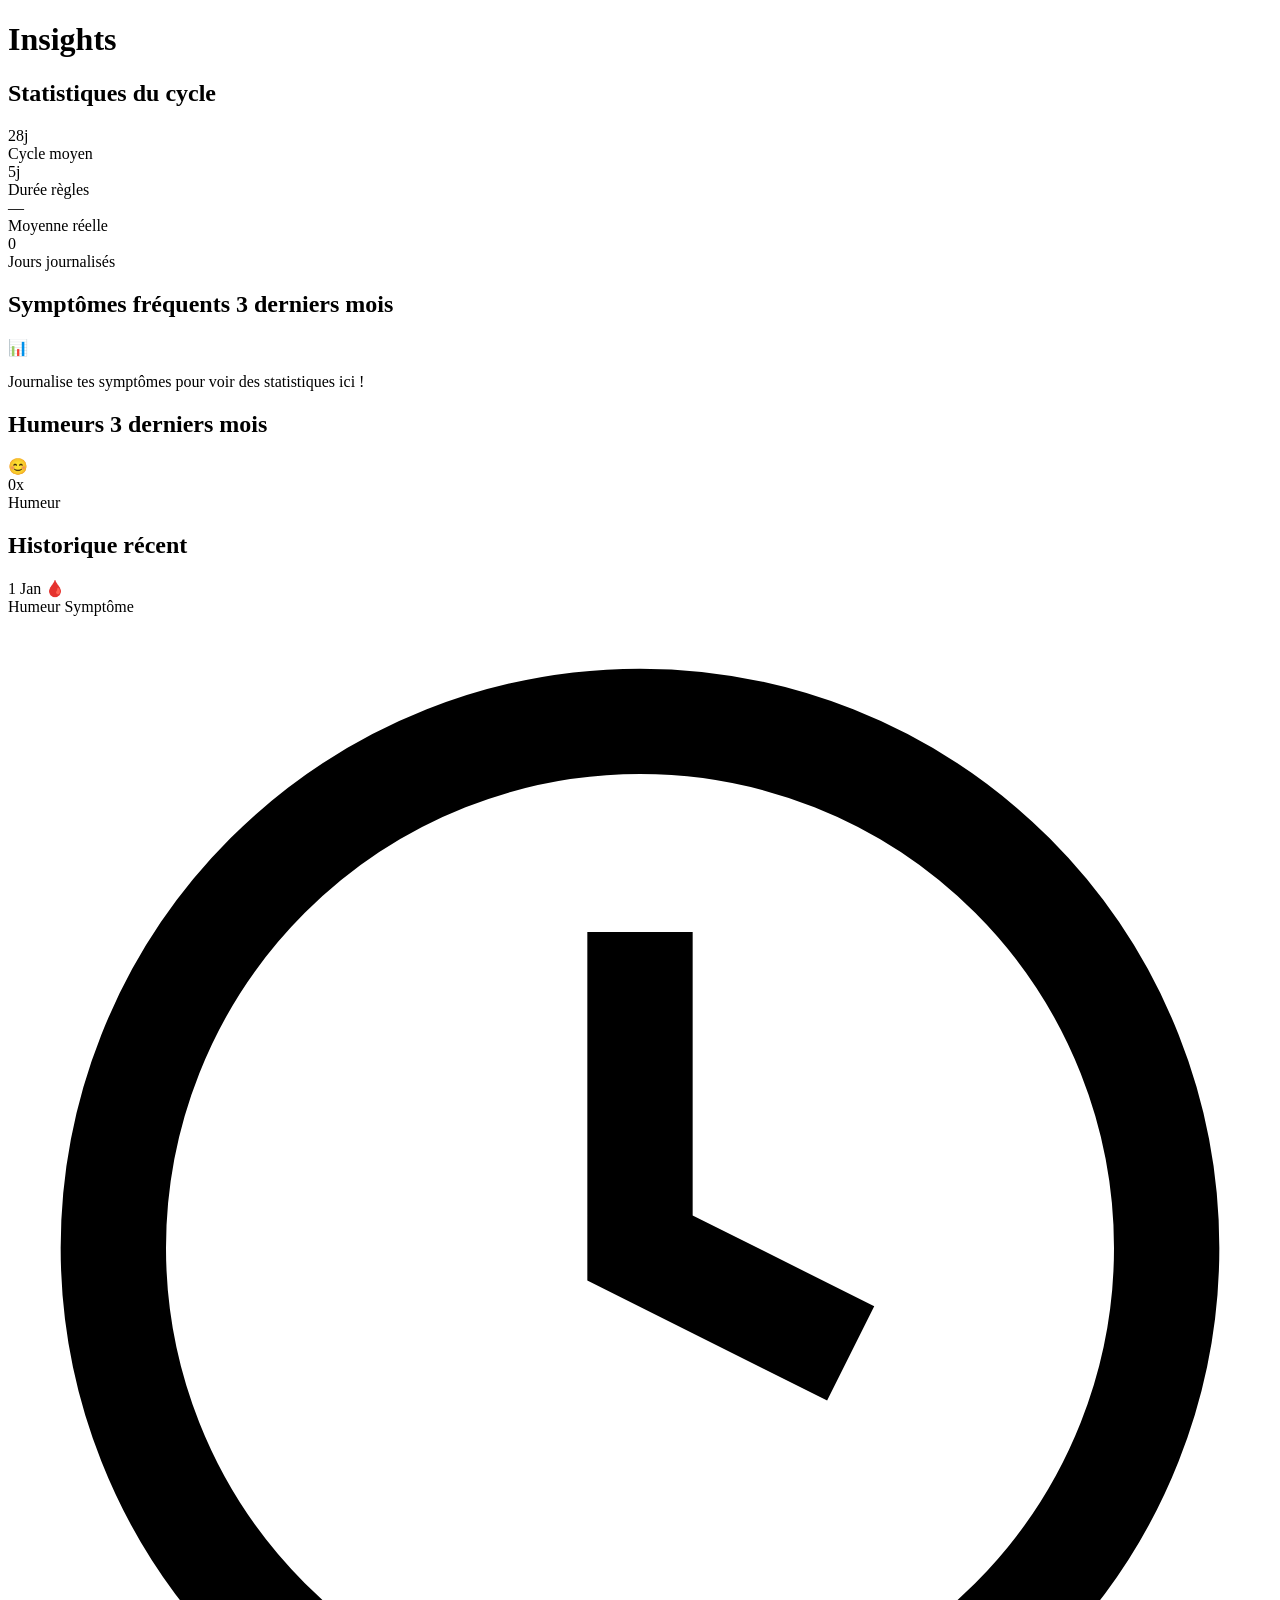
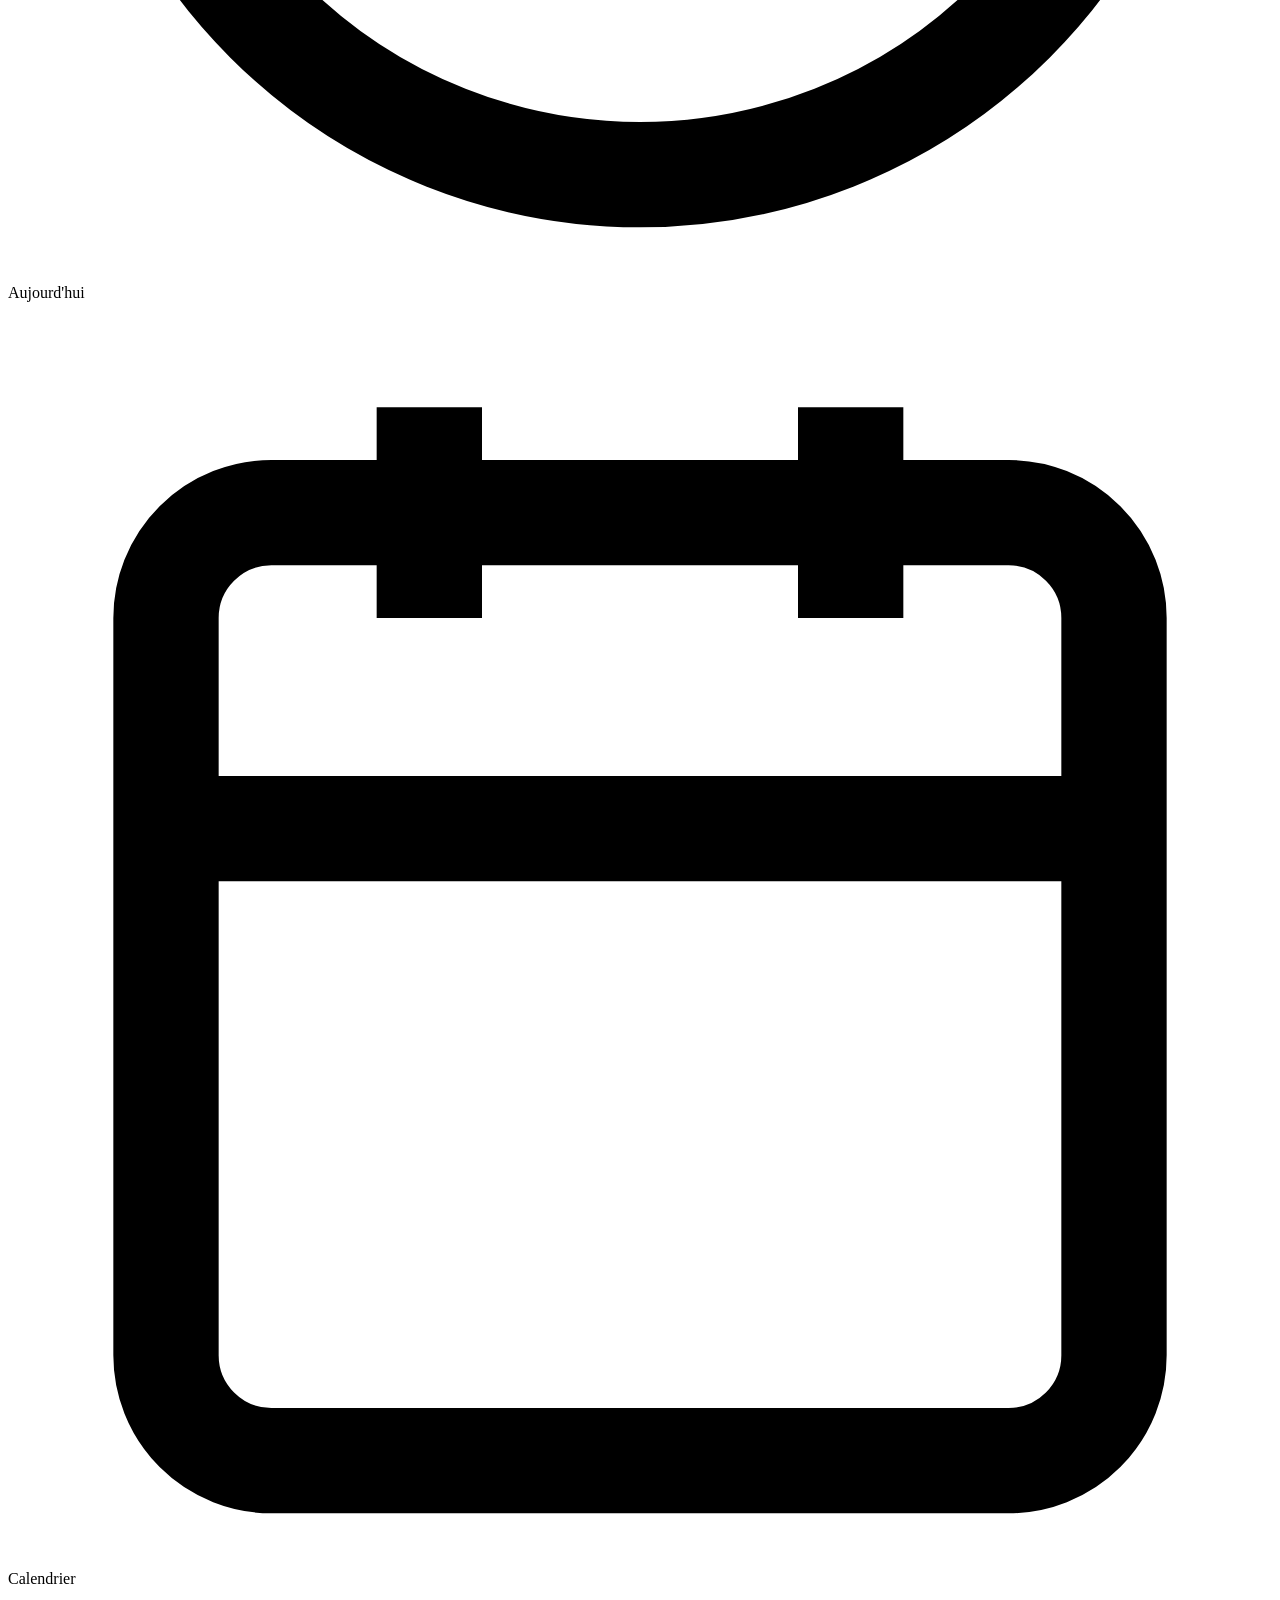
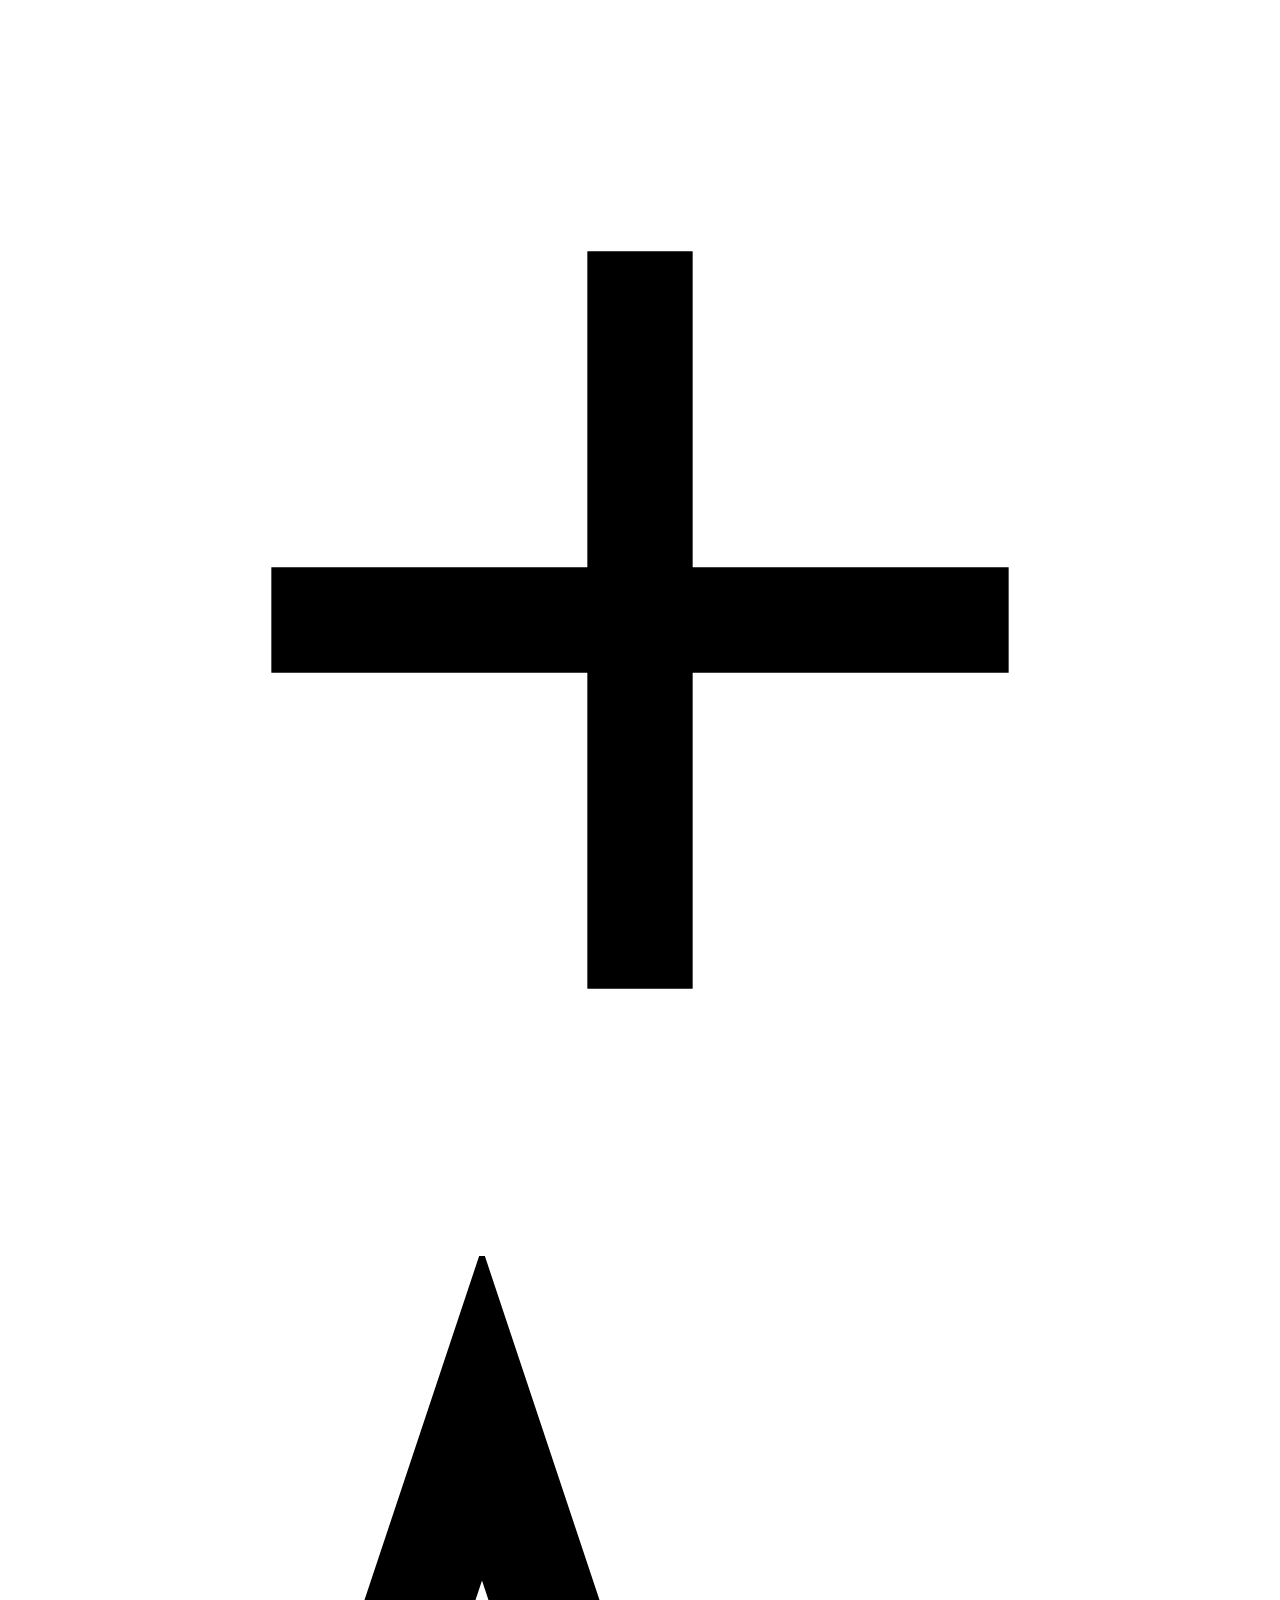
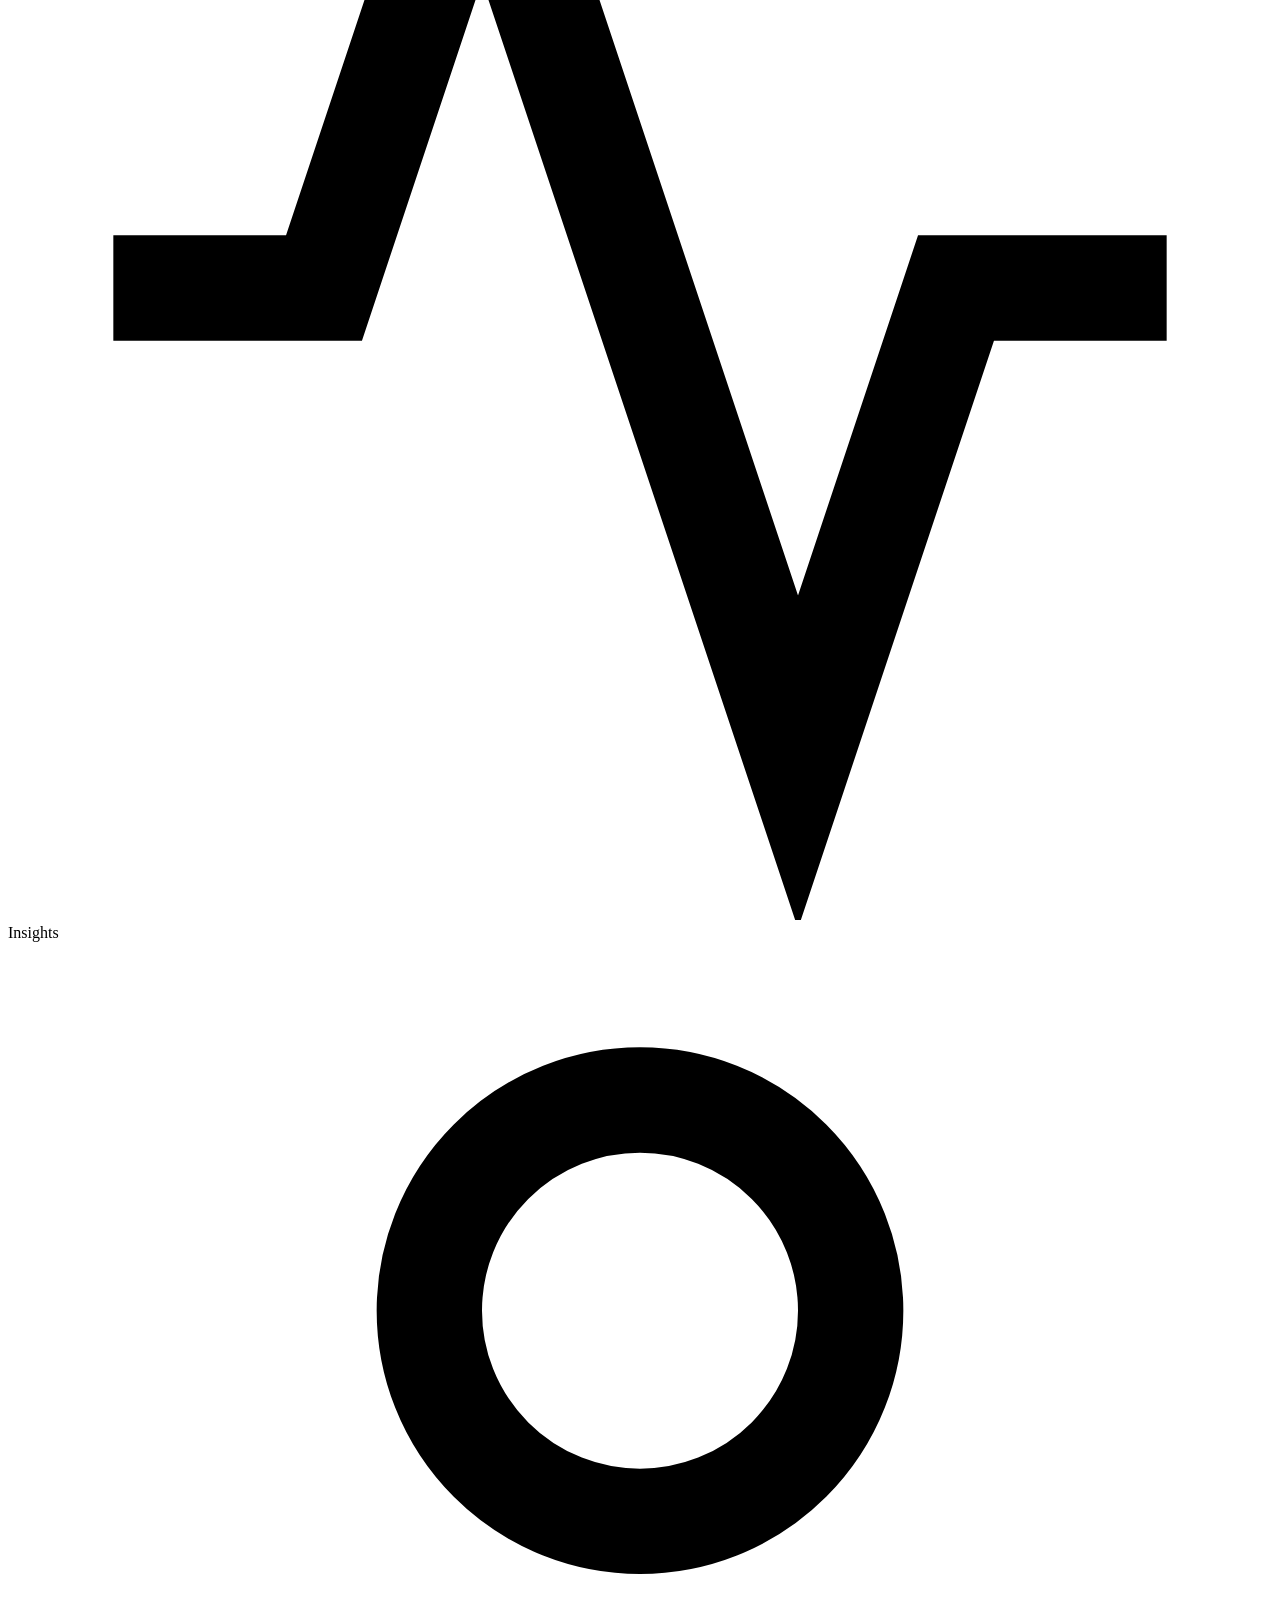
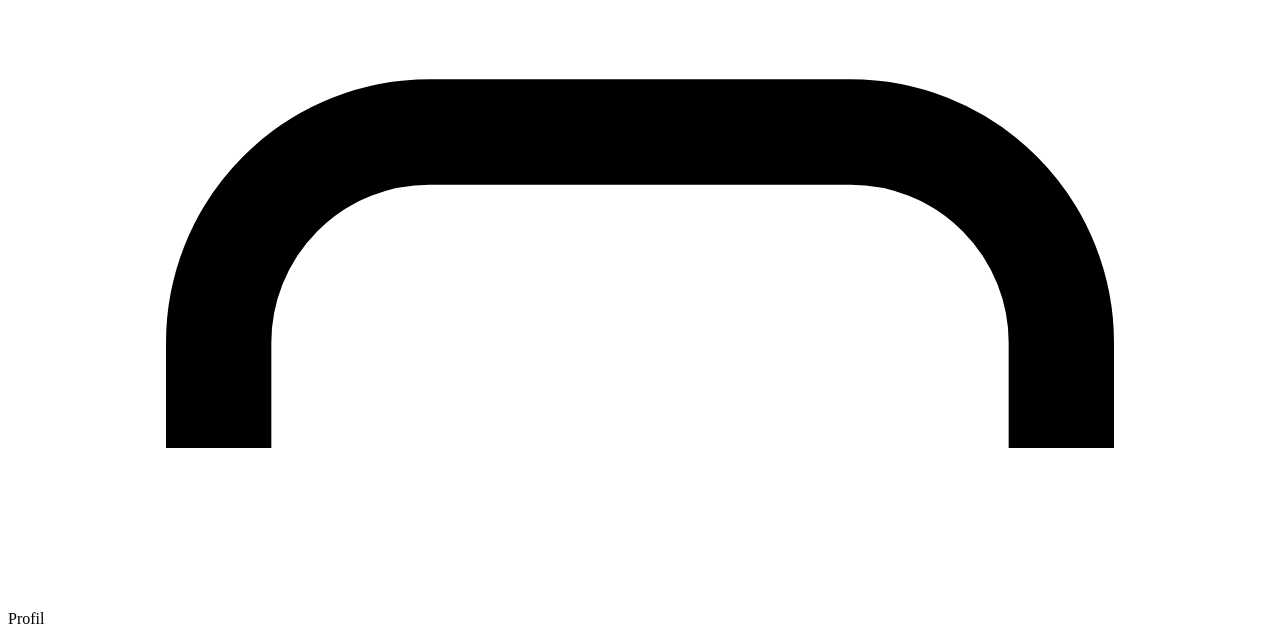
==== src/main/resources/templates/insights.html @ 78323e52 "first commit" ====
<!DOCTYPE html>
<html lang="fr" xmlns:th="http://www.thymeleaf.org">
<head>
    <meta charset="UTF-8">
    <meta name="viewport" content="width=device-width, initial-scale=1.0">
    <title>Fluxia — Insights</title>
    <link rel="preconnect" href="https://fonts.googleapis.com">
    <link href="https://fonts.googleapis.com/css2?family=Fraunces:ital,wght@0,300;0,400;0,600;1,400&family=DM+Sans:wght@300;400;500&display=swap" rel="stylesheet">
    <link rel="stylesheet" th:href="@{/css/main.css}">
</head>
<body>
<div class="app-wrapper">

    <header class="page-header">
        <div></div>
        <h1 class="page-title">Insights</h1>
        <div></div>
    </header>

    <!-- CYCLE STATS -->
    <div class="section">
        <h2 class="section-title">Statistiques du cycle</h2>
        <div class="stats-grid">
            <div class="stat-card">
                <div class="stat-value" th:text="${user.cycleLength} + 'j'">28j</div>
                <div class="stat-label">Cycle moyen</div>
            </div>
            <div class="stat-card">
                <div class="stat-value" th:text="${user.periodLength} + 'j'">5j</div>
                <div class="stat-label">Durée règles</div>
            </div>
            <div class="stat-card" th:if="${avgCycleLength.isPresent()}">
                <div class="stat-value" th:text="${#numbers.formatDecimal(avgCycleLength.getAsDouble(), 1, 1)} + 'j'">—</div>
                <div class="stat-label">Moyenne réelle</div>
            </div>
            <div class="stat-card">
                <div class="stat-value" th:text="${recentLogs.size()}">0</div>
                <div class="stat-label">Jours journalisés</div>
            </div>
        </div>
    </div>

    <!-- SYMPTÔMES -->
    <div class="section" th:if="${!symptomStats.isEmpty()}">
        <h2 class="section-title">Symptômes fréquents <span class="subtitle-chip">3 derniers mois</span></h2>
        <div class="bar-chart">
            <div th:each="entry : ${symptomStats}" class="bar-row">
                <div class="bar-label" th:text="${entry.key}"></div>
                <div class="bar-track">
                    <div class="bar-fill symptom-bar"
                         th:style="'width:' + ${entry.value * 100 / (symptomStats.values().stream().mapToInt(Integer::intValue).max().getAsInt())} + '%'">
                    </div>
                </div>
                <div class="bar-count" th:text="${entry.value} + 'x'"></div>
            </div>
        </div>
    </div>

    <div class="section empty-insights" th:if="${symptomStats.isEmpty()}">
        <div class="empty-icon">📊</div>
        <p>Journalise tes symptômes pour voir des statistiques ici !</p>
    </div>

    <!-- HUMEUR -->
    <div class="section" th:if="${!moodStats.isEmpty()}">
        <h2 class="section-title">Humeurs <span class="subtitle-chip">3 derniers mois</span></h2>
        <div class="mood-stats-grid">
            <div th:each="entry : ${moodStats}" class="mood-stat-card">
                <div class="mood-stat-emoji" th:text="${moodEmoji(entry.key)}">😊</div>
                <div class="mood-stat-count" th:text="${entry.value} + 'x'">0x</div>
                <div class="mood-stat-label" th:text="${entry.key}">Humeur</div>
            </div>
        </div>
    </div>

    <!-- HISTORIQUE LOGS -->
    <div class="section" th:if="${!recentLogs.isEmpty()}">
        <h2 class="section-title">Historique récent</h2>
        <div class="log-history">
            <div th:each="log : ${recentLogs}" class="log-history-item">
                <div class="log-history-date">
                    <span th:text="${#temporals.format(log.date, 'd MMM')}">1 Jan</span>
                    <span th:if="${log.isPeriodDay}" class="period-dot">🩸</span>
                </div>
                <div class="log-history-details">
                    <span th:if="${log.mood != null}" class="detail-badge mood"
                          th:text="${log.mood.name()}">Humeur</span>
                    <span th:each="s : ${log.symptoms}" class="detail-badge symptom"
                          th:text="${s}">Symptôme</span>
                </div>
            </div>
        </div>
    </div>

    <!-- NAV -->
    <nav class="bottom-nav">
        <a th:href="@{/dashboard}">
            <svg viewBox="0 0 24 24" fill="none" stroke="currentColor" stroke-width="2"><circle cx="12" cy="12" r="10"/><polyline points="12 6 12 12 16 14"/></svg>
            <span>Aujourd'hui</span>
        </a>
        <a th:href="@{/calendar}">
            <svg viewBox="0 0 24 24" fill="none" stroke="currentColor" stroke-width="2"><rect x="3" y="4" width="18" height="18" rx="2"/><line x1="16" y1="2" x2="16" y2="6"/><line x1="8" y1="2" x2="8" y2="6"/><line x1="3" y1="10" x2="21" y2="10"/></svg>
            <span>Calendrier</span>
        </a>
        <a th:href="@{/log}" class="log-btn">
            <svg viewBox="0 0 24 24" fill="none" stroke="currentColor" stroke-width="2"><line x1="12" y1="5" x2="12" y2="19"/><line x1="5" y1="12" x2="19" y2="12"/></svg>
        </a>
        <a th:href="@{/insights}" class="active">
            <svg viewBox="0 0 24 24" fill="none" stroke="currentColor" stroke-width="2"><polyline points="22 12 18 12 15 21 9 3 6 12 2 12"/></svg>
            <span>Insights</span>
        </a>
        <a th:href="@{/profile}">
            <svg viewBox="0 0 24 24" fill="none" stroke="currentColor" stroke-width="2"><path d="M20 21v-2a4 4 0 0 0-4-4H8a4 4 0 0 0-4 4v2"/><circle cx="12" cy="7" r="4"/></svg>
            <span>Profil</span>
        </a>
    </nav>

</div>
</body>
</html>
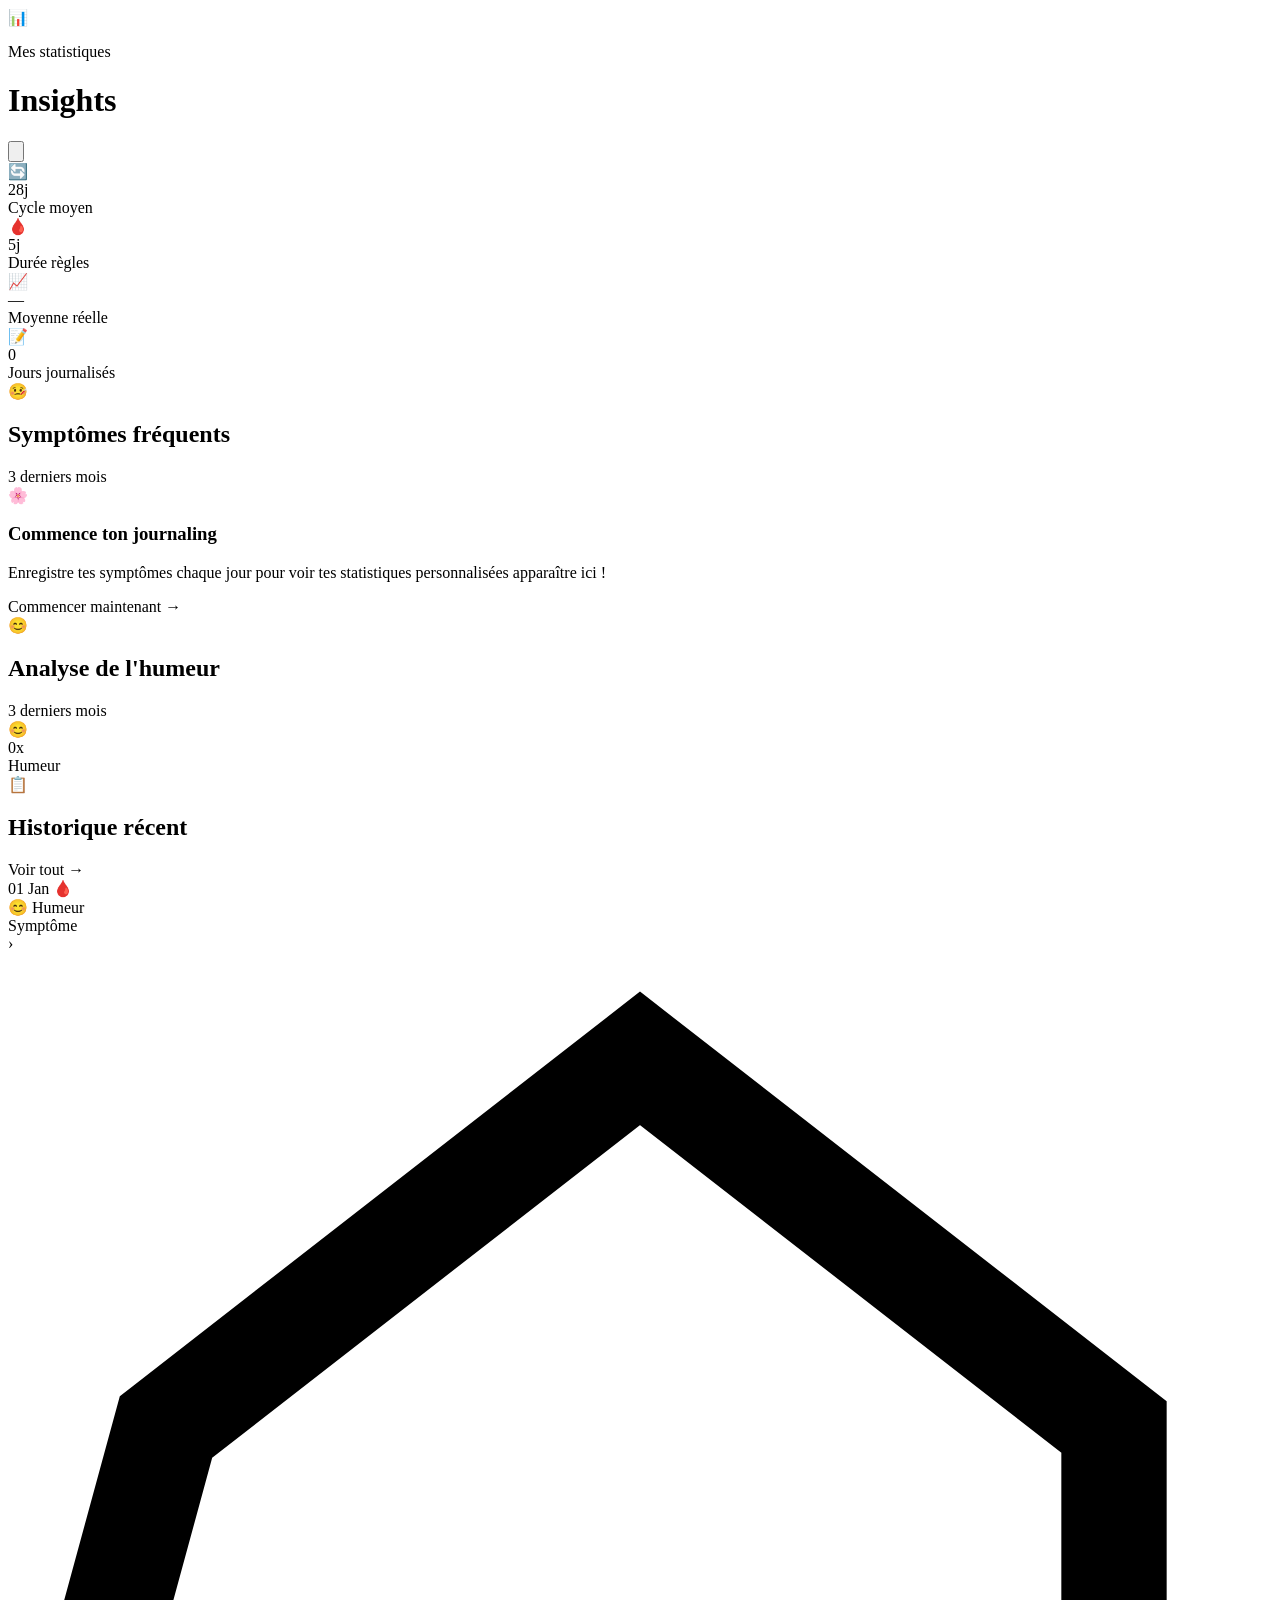
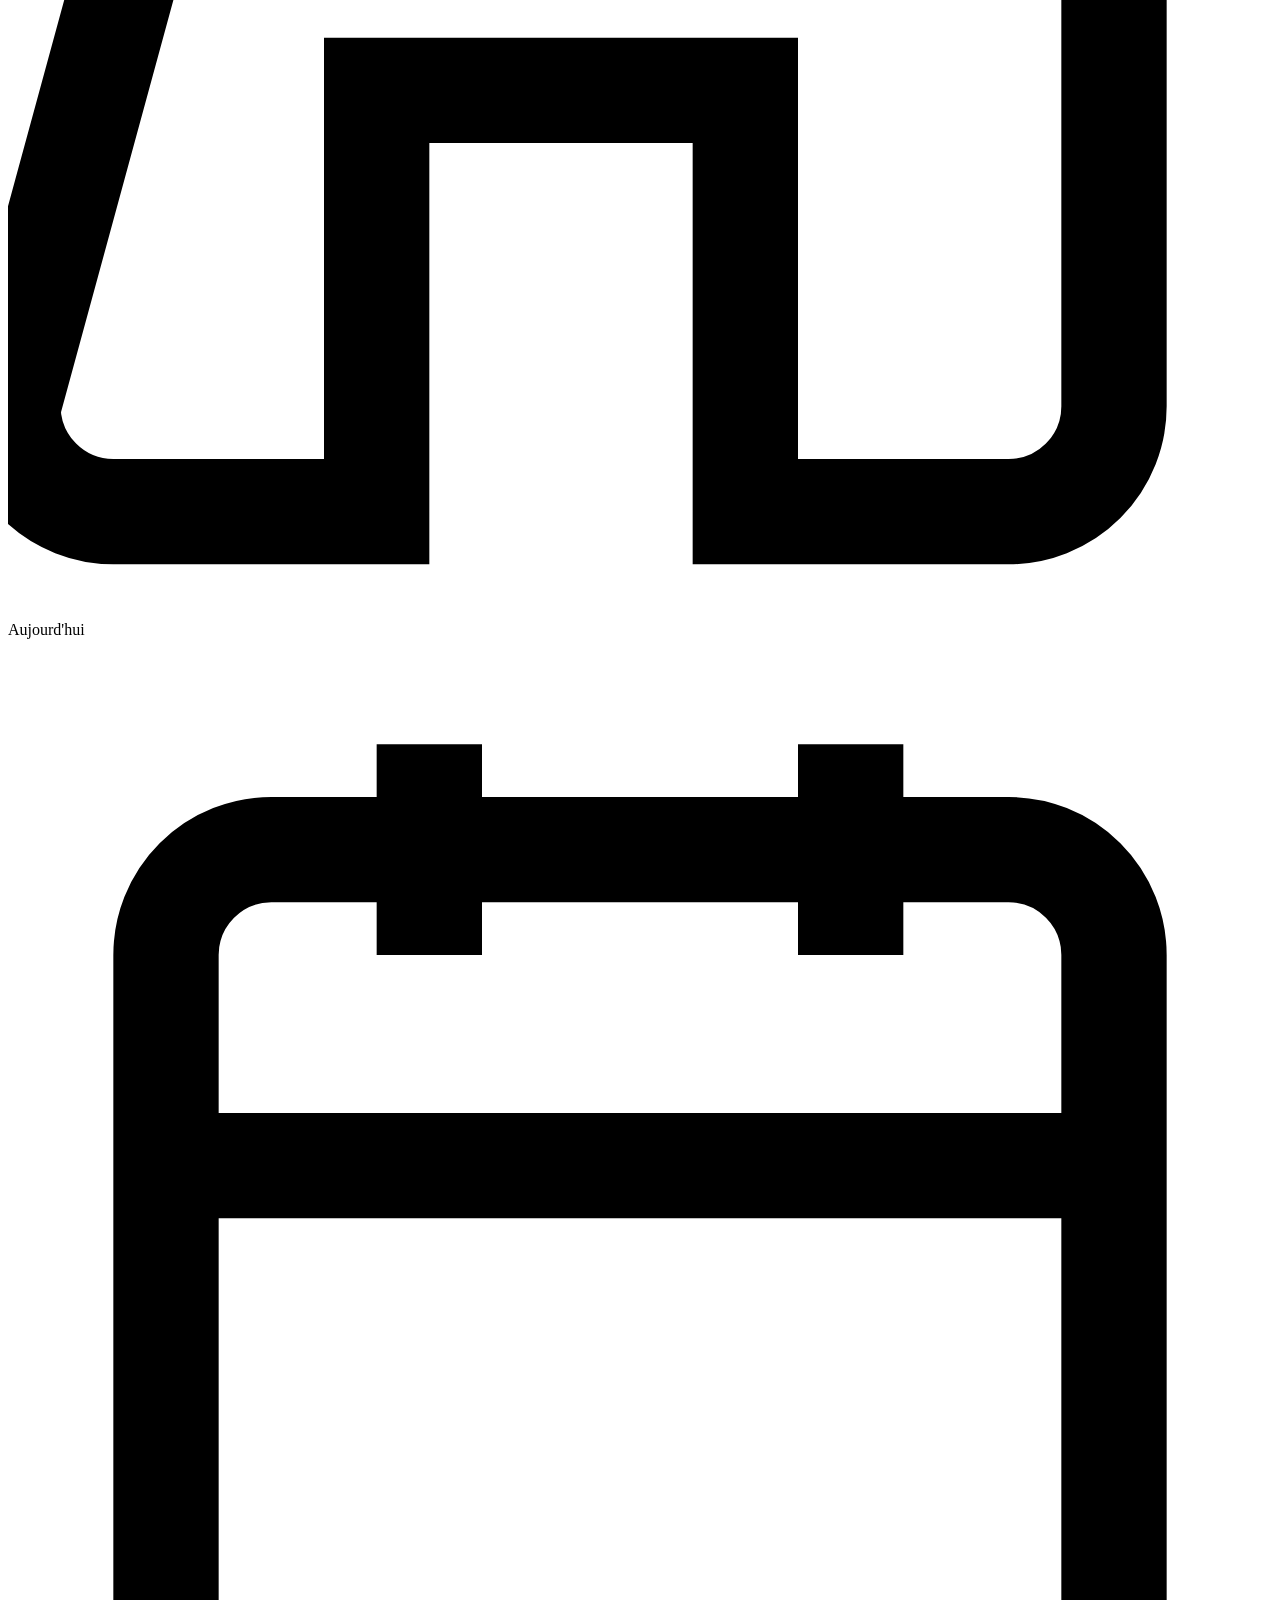
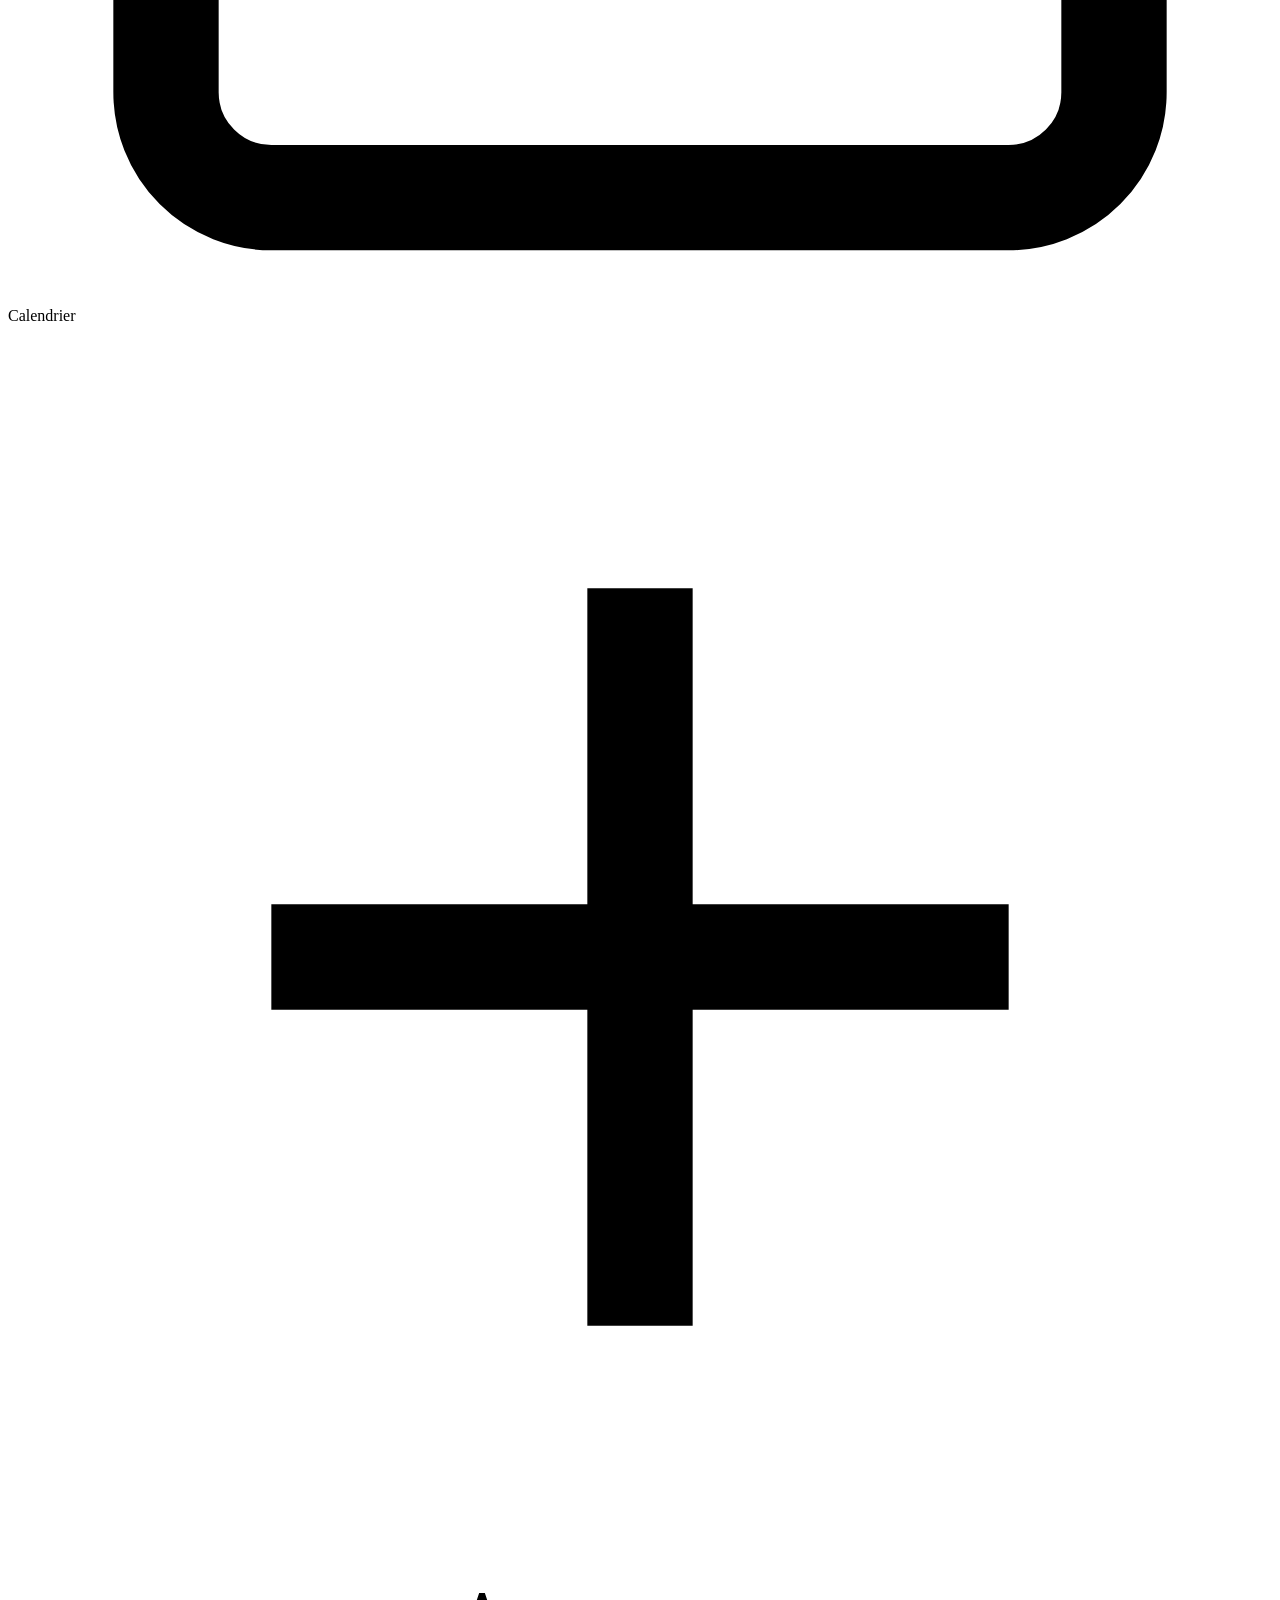
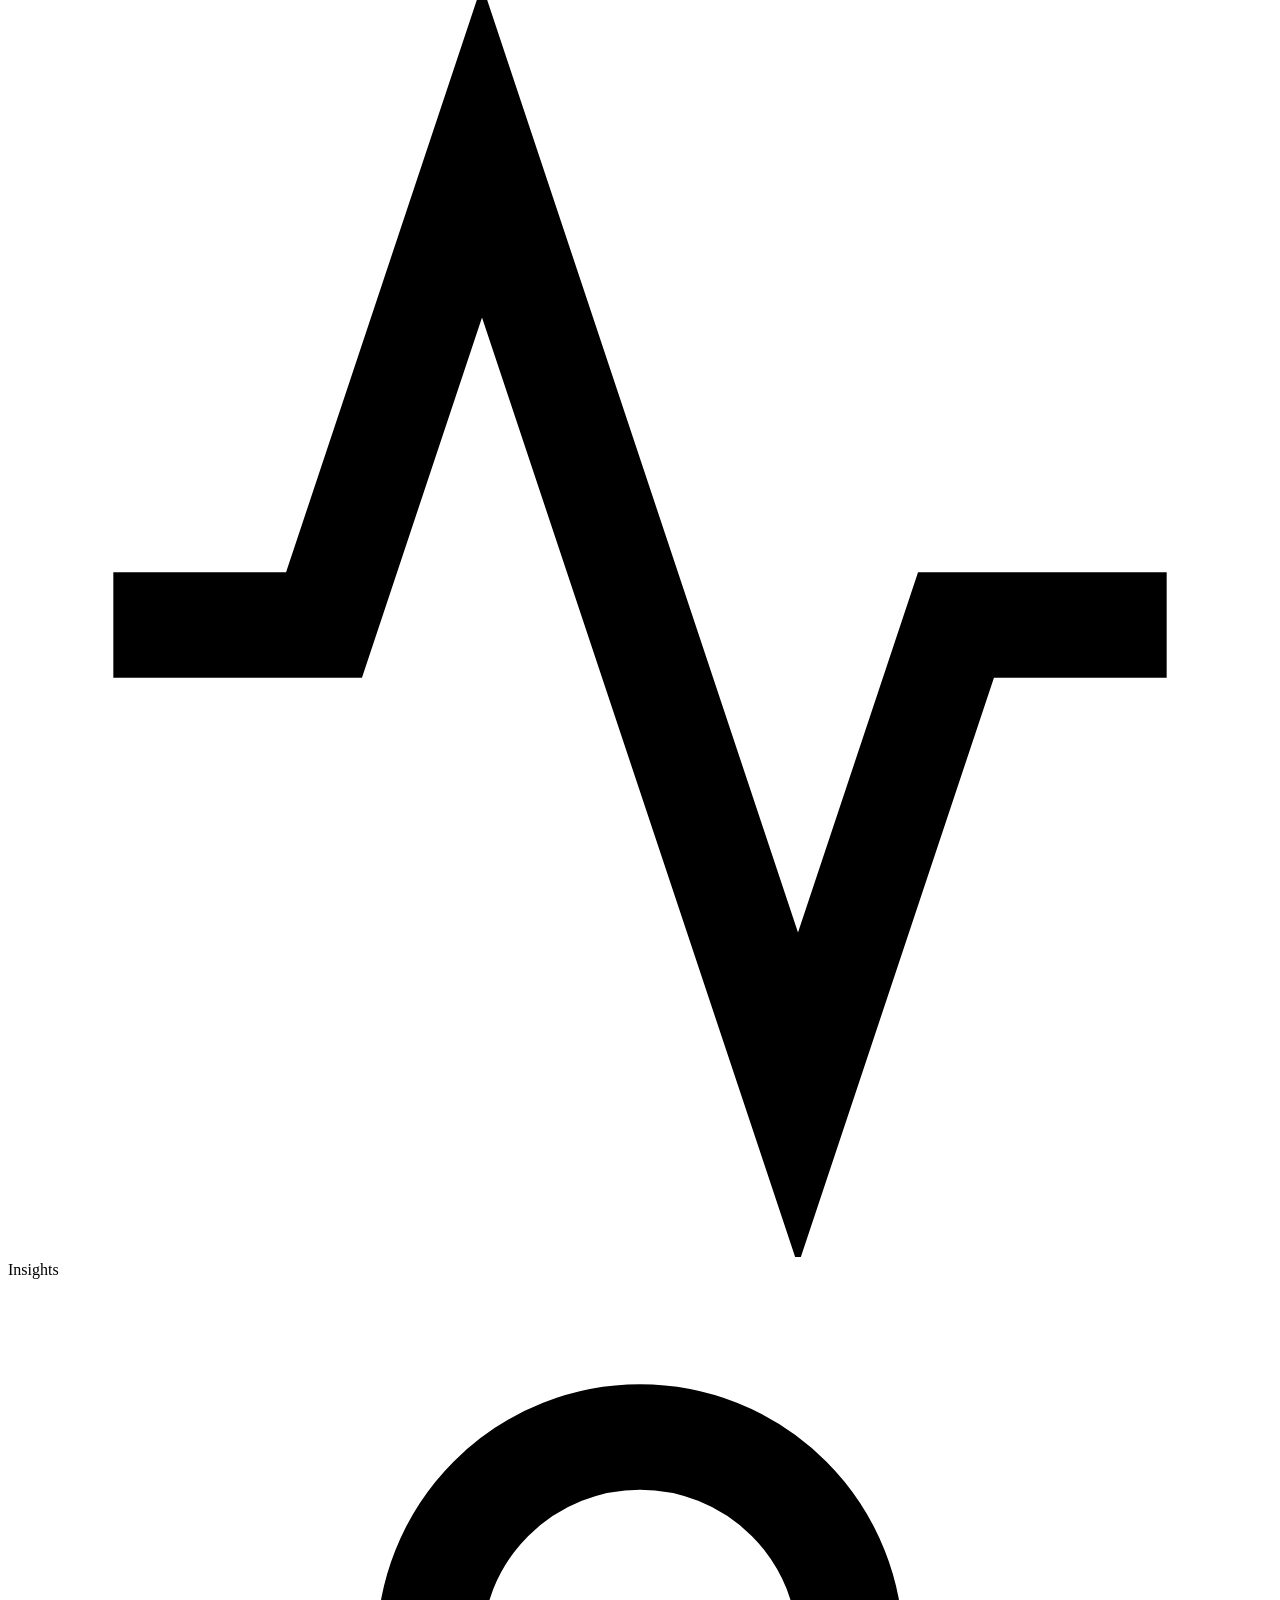
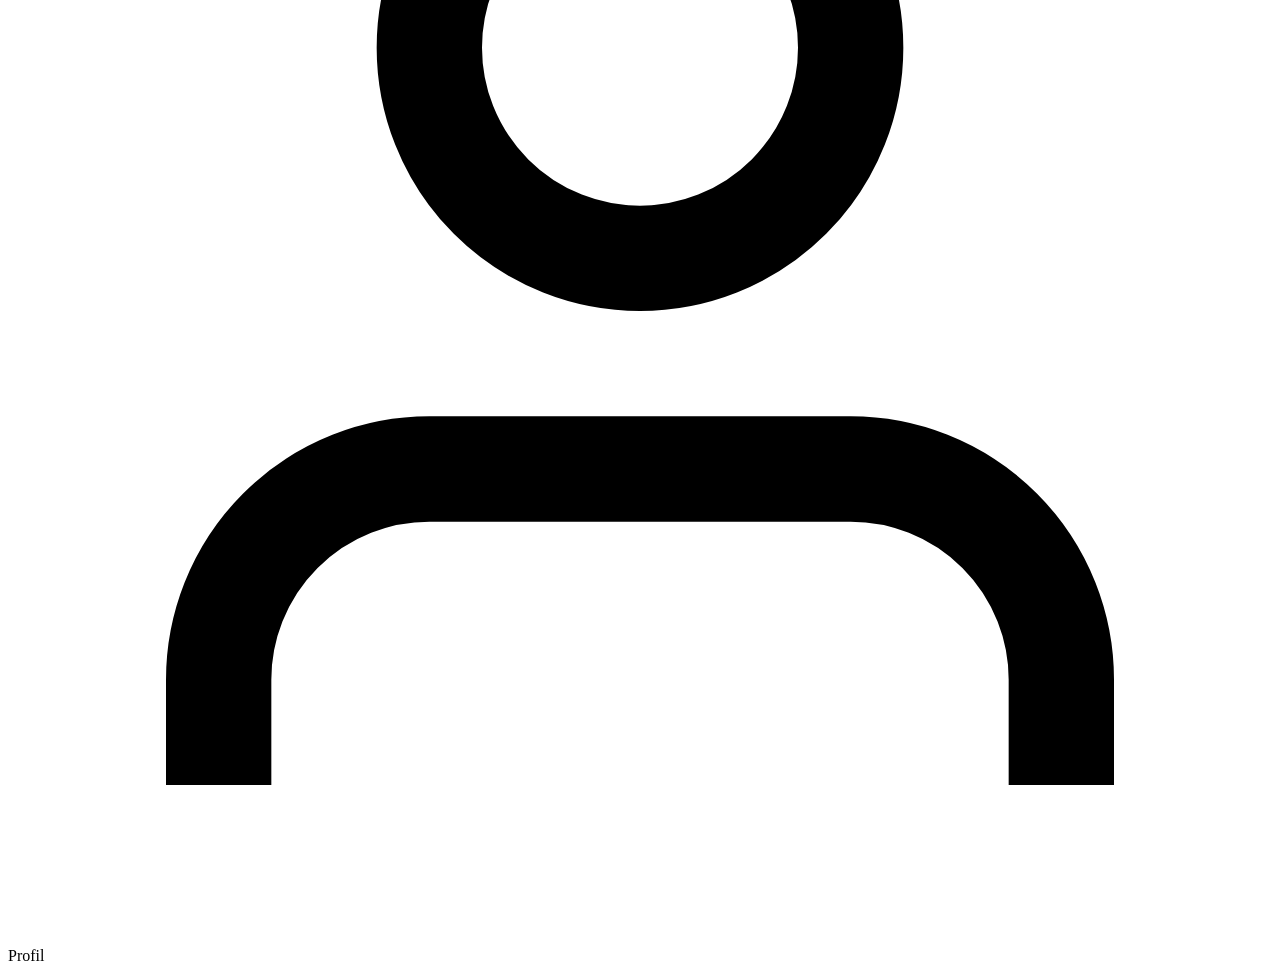
==== commit 92bb900d: "Update insights.html" ====
--- a/src/main/resources/templates/insights.html
+++ b/src/main/resources/templates/insights.html
@@ -2,119 +2,285 @@
 <html lang="fr" xmlns:th="http://www.thymeleaf.org">
 <head>
     <meta charset="UTF-8">
-    <meta name="viewport" content="width=device-width, initial-scale=1.0">
-    <title>Fluxia — Insights</title>
+    <meta name="viewport" content="width=device-width, initial-scale=1.0, user-scalable=yes">
+    <title>Fluxia — Mes statistiques</title>
     <link rel="preconnect" href="https://fonts.googleapis.com">
-    <link href="https://fonts.googleapis.com/css2?family=Fraunces:ital,wght@0,300;0,400;0,600;1,400&family=DM+Sans:wght@300;400;500&display=swap" rel="stylesheet">
-    <link rel="stylesheet" th:href="@{/css/main.css}">
+    <link rel="preconnect" href="https://fonts.gstatic.com" crossorigin>
+    <link href="https://fonts.googleapis.com/css2?family=Playfair+Display:ital,wght@0,400;0,500;0,600;0,700;1,400&family=Poppins:wght@300;400;500;600;700;800&display=swap" rel="stylesheet">
+    <link rel="stylesheet" th:href="@{/css/insights.css}">
 </head>
-<body>
-<div class="app-wrapper">
-
-    <header class="page-header">
-        <div></div>
-        <h1 class="page-title">Insights</h1>
-        <div></div>
-    </header>
-
-    <!-- CYCLE STATS -->
-    <div class="section">
-        <h2 class="section-title">Statistiques du cycle</h2>
-        <div class="stats-grid">
-            <div class="stat-card">
-                <div class="stat-value" th:text="${user.cycleLength} + 'j'">28j</div>
-                <div class="stat-label">Cycle moyen</div>
-            </div>
-            <div class="stat-card">
-                <div class="stat-value" th:text="${user.periodLength} + 'j'">5j</div>
-                <div class="stat-label">Durée règles</div>
-            </div>
-            <div class="stat-card" th:if="${avgCycleLength.isPresent()}">
-                <div class="stat-value" th:text="${#numbers.formatDecimal(avgCycleLength.getAsDouble(), 1, 1)} + 'j'">—</div>
-                <div class="stat-label">Moyenne réelle</div>
-            </div>
-            <div class="stat-card">
-                <div class="stat-value" th:text="${recentLogs.size()}">0</div>
-                <div class="stat-label">Jours journalisés</div>
+<body class="insights-page">
+    <!-- Background Decor -->
+    <div class="bg-decoration">
+        <div class="bg-blob blob-1"></div>
+        <div class="bg-blob blob-2"></div>
+        <div class="bg-blob blob-3"></div>
+    </div>
+
+    <div class="app-wrapper">
+        <!-- Header with greeting -->
+        <header class="page-header">
+            <div class="header-top">
+                <div class="greeting">
+                    <span class="greeting-emoji">📊</span>
+                    <div class="greeting-text">
+                        <p class="greeting-small">Mes statistiques</p>
+                        <h1 class="greeting-big">Insights</h1>
+                    </div>
+                </div>
+                <div class="header-actions">
+                    <button class="icon-btn" id="refreshBtn" onclick="refreshData()">
+                        <svg viewBox="0 0 24 24" fill="none" stroke="currentColor" stroke-width="2">
+                            <path d="M23 4v6h-6M1 20v-6h6M3.51 9a9 9 0 0 1 14.85-3.36L23 10M1 14l4.64 4.36A9 9 0 0 0 20.49 15"/>
+                        </svg>
+                    </button>
+                </div>
+            </div>
+        </header>
+
+        <!-- Stats Cards -->
+        <section class="section stats-section">
+            <div class="stats-grid">
+                <div class="stat-card">
+                    <div class="stat-icon">🔄</div>
+                    <div class="stat-content">
+                        <div class="stat-value" th:text="${user.cycleLength} + 'j'">28j</div>
+                        <div class="stat-label">Cycle moyen</div>
+                    </div>
+                </div>
+                <div class="stat-card">
+                    <div class="stat-icon">🩸</div>
+                    <div class="stat-content">
+                        <div class="stat-value" th:text="${user.periodLength} + 'j'">5j</div>
+                        <div class="stat-label">Durée règles</div>
+                    </div>
+                </div>
+                <div class="stat-card" th:if="${avgCycleLength.isPresent()}">
+                    <div class="stat-icon">📈</div>
+                    <div class="stat-content">
+                        <div class="stat-value" th:text="${#numbers.formatDecimal(avgCycleLength.getAsDouble(), 1, 1)} + 'j'">—</div>
+                        <div class="stat-label">Moyenne réelle</div>
+                    </div>
+                </div>
+                <div class="stat-card">
+                    <div class="stat-icon">📝</div>
+                    <div class="stat-content">
+                        <div class="stat-value" th:text="${recentLogs.size()}">0</div>
+                        <div class="stat-label">Jours journalisés</div>
+                    </div>
+                </div>
+            </div>
+        </section>
+
+        <!-- Symptoms Section -->
+        <section class="section symptoms-section" th:if="${!symptomStats.isEmpty()}">
+            <div class="section-header">
+                <div class="section-title-wrapper">
+                    <span class="section-icon">🤒</span>
+                    <h2 class="section-title">Symptômes fréquents</h2>
+                </div>
+                <span class="period-badge">3 derniers mois</span>
+            </div>
+            
+            <div class="bar-chart">
+                <div th:each="entry : ${symptomStats}" class="bar-row">
+                    <div class="bar-label">
+                        <span class="bar-label-text" th:text="${entry.key}"></span>
+                    </div>
+                    <div class="bar-track">
+                        <div class="bar-fill symptom-bar"
+                             th:style="'width: ' + ${entry.value * 100 / (symptomStats.values().stream().mapToInt(Integer::intValue).max().getAsInt())} + '%'">
+                            <span class="bar-fill-value" th:text="${entry.value} + 'x'"></span>
+                        </div>
+                    </div>
+                </div>
+            </div>
+        </section>
+
+        <!-- Empty State -->
+        <div class="section empty-insights" th:if="${symptomStats.isEmpty()}">
+            <div class="empty-card">
+                <div class="empty-icon">🌸</div>
+                <h3>Commence ton journaling</h3>
+                <p>Enregistre tes symptômes chaque jour pour voir tes statistiques personnalisées apparaître ici !</p>
+                <a th:href="@{/log}" class="empty-btn">
+                    <span>Commencer maintenant</span>
+                    <span class="btn-arrow">→</span>
+                </a>
             </div>
         </div>
+
+        <!-- Mood Section -->
+        <section class="section mood-section" th:if="${!moodStats.isEmpty()}">
+            <div class="section-header">
+                <div class="section-title-wrapper">
+                    <span class="section-icon">😊</span>
+                    <h2 class="section-title">Analyse de l'humeur</h2>
+                </div>
+                <span class="period-badge">3 derniers mois</span>
+            </div>
+            
+            <div class="mood-stats-grid">
+                <div th:each="entry : ${moodStats}" class="mood-stat-card">
+                    <div class="mood-stat-emoji" th:text="${moodEmoji(entry.key)}">😊</div>
+                    <div class="mood-stat-info">
+                        <div class="mood-stat-count" th:text="${entry.value} + 'x'">0x</div>
+                        <div class="mood-stat-label" th:text="${entry.key}">Humeur</div>
+                    </div>
+                    <div class="mood-progress">
+                        <div class="mood-progress-bar" th:style="'width: ' + (entry.value * 100 / maxMoodCount) + '%'"></div>
+                    </div>
+                </div>
+            </div>
+        </section>
+
+        <!-- History Section -->
+        <section class="section history-section" th:if="${!recentLogs.isEmpty()}">
+            <div class="section-header">
+                <div class="section-title-wrapper">
+                    <span class="section-icon">📋</span>
+                    <h2 class="section-title">Historique récent</h2>
+                </div>
+                <a th:href="@{/calendar}" class="see-all-link">Voir tout →</a>
+            </div>
+            
+            <div class="log-history">
+                <div th:each="log, iterStat : ${recentLogs}" class="log-history-item" th:classappend="${iterStat.index == 0} ? 'first' : ''">
+                    <div class="log-history-date">
+                        <span class="day-number" th:text="${#temporals.format(log.date, 'dd')}">01</span>
+                        <span class="month-name" th:text="${#temporals.format(log.date, 'MMM')}">Jan</span>
+                        <span th:if="${log.isPeriodDay}" class="period-indicator">🩸</span>
+                    </div>
+                    <div class="log-history-details">
+                        <div class="log-history-main">
+                            <span th:if="${log.mood != null}" class="detail-badge mood-badge" th:classappend="'mood-' + ${#strings.toLowerCase(log.mood.name())}">
+                                <span class="badge-emoji" th:text="${moodEmoji(log.mood.name())}">😊</span>
+                                <span th:text="${log.mood.name()}">Humeur</span>
+                            </span>
+                        </div>
+                        <div class="log-history-symptoms">
+                            <span th:each="s : ${log.symptoms}" class="detail-badge symptom-badge" th:text="${s}">Symptôme</span>
+                        </div>
+                    </div>
+                    <div class="log-history-chevron">›</div>
+                </div>
+            </div>
+        </section>
+
+        <!-- Bottom Navigation -->
+        <nav class="bottom-nav">
+            <a th:href="@{/dashboard}" class="nav-item">
+                <div class="nav-icon">
+                    <svg viewBox="0 0 24 24" fill="none" stroke="currentColor" stroke-width="2">
+                        <path d="M3 9l9-7 9 7v11a2 2 0 0 1-2 2h-5v-8H7v8H2a2 2 0 0 1-2-2z"/>
+                    </svg>
+                </div>
+                <span>Aujourd'hui</span>
+            </a>
+            <a th:href="@{/calendar}" class="nav-item">
+                <div class="nav-icon">
+                    <svg viewBox="0 0 24 24" fill="none" stroke="currentColor" stroke-width="2">
+                        <rect x="3" y="4" width="18" height="18" rx="2" ry="2"/>
+                        <line x1="16" y1="2" x2="16" y2="6"/>
+                        <line x1="8" y1="2" x2="8" y2="6"/>
+                        <line x1="3" y1="10" x2="21" y2="10"/>
+                    </svg>
+                </div>
+                <span>Calendrier</span>
+            </a>
+            <a th:href="@{/log}" class="nav-item nav-log">
+                <div class="nav-icon log-icon">
+                    <svg viewBox="0 0 24 24" fill="none" stroke="currentColor" stroke-width="2">
+                        <line x1="12" y1="5" x2="12" y2="19"/>
+                        <line x1="5" y1="12" x2="19" y2="12"/>
+                    </svg>
+                </div>
+            </a>
+            <a th:href="@{/insights}" class="nav-item active">
+                <div class="nav-icon">
+                    <svg viewBox="0 0 24 24" fill="none" stroke="currentColor" stroke-width="2">
+                        <polyline points="22 12 18 12 15 21 9 3 6 12 2 12"/>
+                    </svg>
+                </div>
+                <span>Insights</span>
+            </a>
+            <a th:href="@{/profile}" class="nav-item">
+                <div class="nav-icon">
+                    <svg viewBox="0 0 24 24" fill="none" stroke="currentColor" stroke-width="2">
+                        <path d="M20 21v-2a4 4 0 0 0-4-4H8a4 4 0 0 0-4 4v2"/>
+                        <circle cx="12" cy="7" r="4"/>
+                    </svg>
+                </div>
+                <span>Profil</span>
+            </a>
+        </nav>
     </div>
 
-    <!-- SYMPTÔMES -->
-    <div class="section" th:if="${!symptomStats.isEmpty()}">
-        <h2 class="section-title">Symptômes fréquents <span class="subtitle-chip">3 derniers mois</span></h2>
-        <div class="bar-chart">
-            <div th:each="entry : ${symptomStats}" class="bar-row">
-                <div class="bar-label" th:text="${entry.key}"></div>
-                <div class="bar-track">
-                    <div class="bar-fill symptom-bar"
-                         th:style="'width:' + ${entry.value * 100 / (symptomStats.values().stream().mapToInt(Integer::intValue).max().getAsInt())} + '%'">
-                    </div>
-                </div>
-                <div class="bar-count" th:text="${entry.value} + 'x'"></div>
-            </div>
-        </div>
-    </div>
-
-    <div class="section empty-insights" th:if="${symptomStats.isEmpty()}">
-        <div class="empty-icon">📊</div>
-        <p>Journalise tes symptômes pour voir des statistiques ici !</p>
-    </div>
-
-    <!-- HUMEUR -->
-    <div class="section" th:if="${!moodStats.isEmpty()}">
-        <h2 class="section-title">Humeurs <span class="subtitle-chip">3 derniers mois</span></h2>
-        <div class="mood-stats-grid">
-            <div th:each="entry : ${moodStats}" class="mood-stat-card">
-                <div class="mood-stat-emoji" th:text="${moodEmoji(entry.key)}">😊</div>
-                <div class="mood-stat-count" th:text="${entry.value} + 'x'">0x</div>
-                <div class="mood-stat-label" th:text="${entry.key}">Humeur</div>
-            </div>
-        </div>
-    </div>
-
-    <!-- HISTORIQUE LOGS -->
-    <div class="section" th:if="${!recentLogs.isEmpty()}">
-        <h2 class="section-title">Historique récent</h2>
-        <div class="log-history">
-            <div th:each="log : ${recentLogs}" class="log-history-item">
-                <div class="log-history-date">
-                    <span th:text="${#temporals.format(log.date, 'd MMM')}">1 Jan</span>
-                    <span th:if="${log.isPeriodDay}" class="period-dot">🩸</span>
-                </div>
-                <div class="log-history-details">
-                    <span th:if="${log.mood != null}" class="detail-badge mood"
-                          th:text="${log.mood.name()}">Humeur</span>
-                    <span th:each="s : ${log.symptoms}" class="detail-badge symptom"
-                          th:text="${s}">Symptôme</span>
-                </div>
-            </div>
-        </div>
-    </div>
-
-    <!-- NAV -->
-    <nav class="bottom-nav">
-        <a th:href="@{/dashboard}">
-            <svg viewBox="0 0 24 24" fill="none" stroke="currentColor" stroke-width="2"><circle cx="12" cy="12" r="10"/><polyline points="12 6 12 12 16 14"/></svg>
-            <span>Aujourd'hui</span>
-        </a>
-        <a th:href="@{/calendar}">
-            <svg viewBox="0 0 24 24" fill="none" stroke="currentColor" stroke-width="2"><rect x="3" y="4" width="18" height="18" rx="2"/><line x1="16" y1="2" x2="16" y2="6"/><line x1="8" y1="2" x2="8" y2="6"/><line x1="3" y1="10" x2="21" y2="10"/></svg>
-            <span>Calendrier</span>
-        </a>
-        <a th:href="@{/log}" class="log-btn">
-            <svg viewBox="0 0 24 24" fill="none" stroke="currentColor" stroke-width="2"><line x1="12" y1="5" x2="12" y2="19"/><line x1="5" y1="12" x2="19" y2="12"/></svg>
-        </a>
-        <a th:href="@{/insights}" class="active">
-            <svg viewBox="0 0 24 24" fill="none" stroke="currentColor" stroke-width="2"><polyline points="22 12 18 12 15 21 9 3 6 12 2 12"/></svg>
-            <span>Insights</span>
-        </a>
-        <a th:href="@{/profile}">
-            <svg viewBox="0 0 24 24" fill="none" stroke="currentColor" stroke-width="2"><path d="M20 21v-2a4 4 0 0 0-4-4H8a4 4 0 0 0-4 4v2"/><circle cx="12" cy="7" r="4"/></svg>
-            <span>Profil</span>
-        </a>
-    </nav>
-
-</div>
+    <script>
+        // Calculate max mood count for progress bars
+        const moodCounts = /*[[${moodStats.values().toArray()}]]*/ [];
+        const maxMoodCount = Math.max(...moodCounts, 1);
+        
+        // Apply max count to mood progress bars
+        document.querySelectorAll('.mood-progress-bar').forEach(bar => {
+            const parent = bar.closest('.mood-stat-card');
+            if (parent) {
+                const countSpan = parent.querySelector('.mood-stat-count');
+                if (countSpan) {
+                    const count = parseInt(countSpan.textContent);
+                    const percentage = (count / maxMoodCount) * 100;
+                    bar.style.width = percentage + '%';
+                }
+            }
+        });
+        
+        // Refresh function
+        function refreshData() {
+            const btn = document.getElementById('refreshBtn');
+            btn.classList.add('rotating');
+            setTimeout(() => {
+                location.reload();
+            }, 500);
+        }
+        
+        // Add floating animation to stats cards
+        const statCards = document.querySelectorAll('.stat-card');
+        statCards.forEach((card, index) => {
+            card.style.animationDelay = (index * 0.1) + 's';
+            card.classList.add('animate-in');
+        });
+        
+        // Animate bar charts on load
+        const bars = document.querySelectorAll('.bar-fill');
+        bars.forEach(bar => {
+            const width = bar.style.width;
+            bar.style.width = '0%';
+            setTimeout(() => {
+                bar.style.width = width;
+            }, 100);
+        });
+        
+        // Add hover effect for history items
+        const historyItems = document.querySelectorAll('.log-history-item');
+        historyItems.forEach(item => {
+            item.addEventListener('click', () => {
+                item.classList.add('clicked');
+                setTimeout(() => {
+                    item.classList.remove('clicked');
+                }, 300);
+            });
+        });
+        
+        // Smooth scroll for anchor links
+        document.querySelectorAll('a[href^="#"]').forEach(anchor => {
+            anchor.addEventListener('click', function (e) {
+                e.preventDefault();
+                const target = document.querySelector(this.getAttribute('href'));
+                if (target) {
+                    target.scrollIntoView({ behavior: 'smooth', block: 'start' });
+                }
+            });
+        });
+    </script>
 </body>
 </html>
